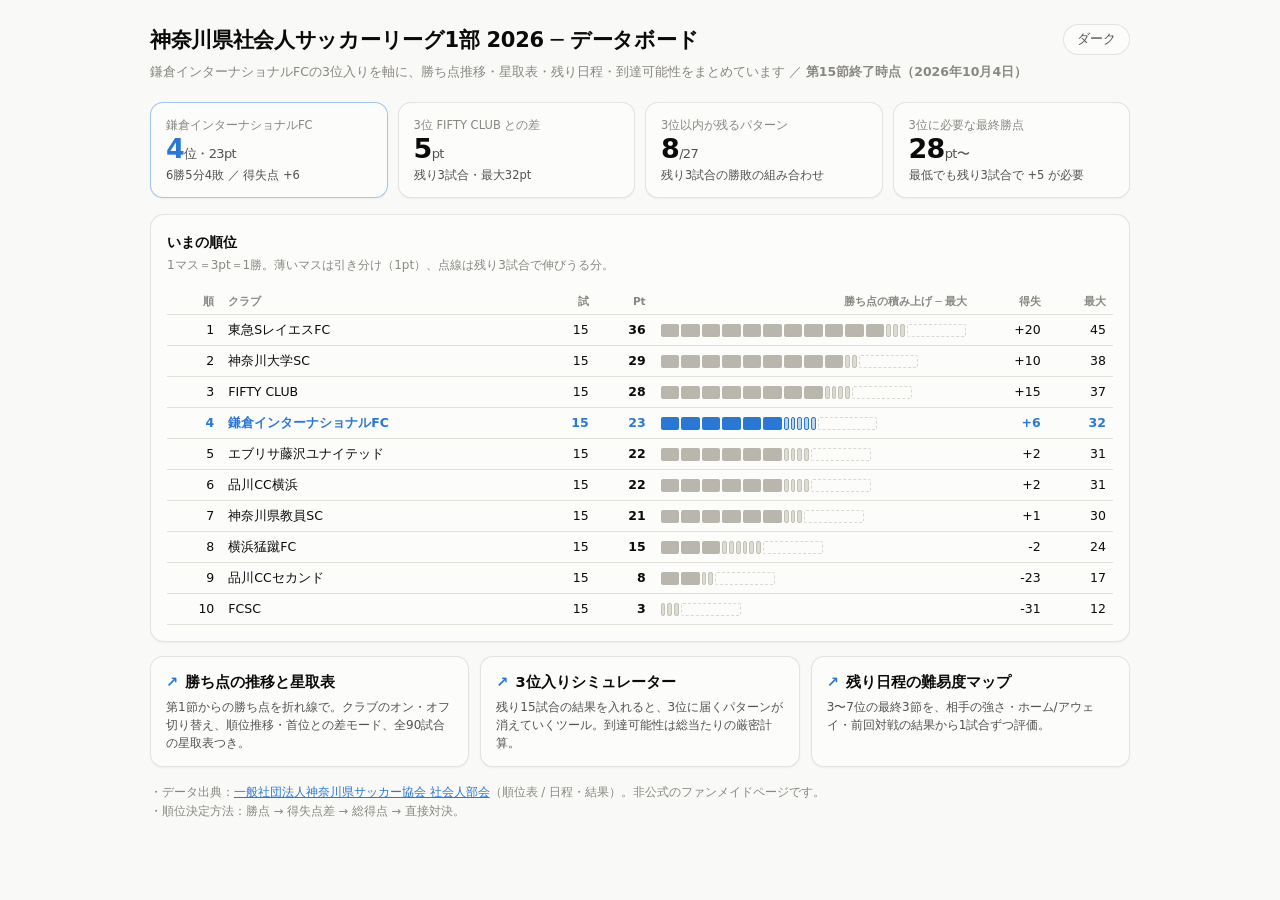
==== index.html @ 3d51796e "Add files via upload" ====
<!DOCTYPE html>
<html lang="ja" data-theme="light">
<head>
<meta charset="utf-8">
<meta name="viewport" content="width=device-width, initial-scale=1">
<title>神奈川県1部 2026 データボード｜鎌倉インターナショナルFC 3位への道</title>
<meta name="description" content="2026 神奈川県社会人サッカーリーグ1部の順位・勝ち点推移・星取表・残り日程難易度・3位入りシミュレーター。">
<style>
  :root{color-scheme:light;
    --page:#f9f9f7;--surface:#fcfcfb;--surface2:#f4f3ef;--ink:#0b0b0b;--ink2:#52514e;--muted:#898781;
    --grid:#e1e0d9;--axis:#c3c2b7;--border:rgba(11,11,11,.10);--hi:#2a78d6;--good:#0ca30c;--goodink:#006300;--bad:#d03b3b;
    --bar:#b9b7ad;--bardraw:#dedcd2;--shadow:0 1px 2px rgba(11,11,11,.05)}
  :root[data-theme="dark"]{color-scheme:dark;
    --page:#0d0d0d;--surface:#1a1a19;--surface2:#232321;--ink:#fff;--ink2:#c3c2b7;--muted:#898781;
    --grid:#2c2c2a;--axis:#383835;--border:rgba(255,255,255,.10);--hi:#3987e5;--good:#0ca30c;--goodink:#0ca30c;--bad:#e66767;
    --bar:#56554f;--bardraw:#3d3d38;--shadow:none}
  *{box-sizing:border-box}
  body{margin:0;background:var(--page);color:var(--ink);padding:24px 16px 64px;
    font-family:system-ui,-apple-system,"Segoe UI","Hiragino Sans","Noto Sans JP",sans-serif;font-size:15px;line-height:1.6}
  .wrap{max-width:980px;margin:0 auto}
  header{display:flex;justify-content:space-between;align-items:flex-start;gap:14px;flex-wrap:wrap;margin-bottom:20px}
  h1{font-size:21px;margin:0 0 4px;letter-spacing:-.015em}
  .sub{font-size:12.5px;color:var(--muted);margin:0}
  .btn{border:1px solid var(--border);background:var(--surface);color:var(--ink2);border-radius:999px;
    padding:6px 13px;font-size:12.5px;cursor:pointer;font-family:inherit}
  .card{background:var(--surface);border:1px solid var(--border);border-radius:14px;padding:16px;box-shadow:var(--shadow);margin-bottom:14px}
  h2{font-size:14px;margin:0 0 3px}
  .lead{font-size:12px;color:var(--muted);margin:0 0 12px}
  .hero{display:grid;grid-template-columns:repeat(auto-fit,minmax(150px,1fr));gap:10px;margin-bottom:16px}
  .ht{background:var(--surface);border:1px solid var(--border);border-radius:13px;padding:13px 15px;box-shadow:var(--shadow)}
  .ht .l{font-size:11.5px;color:var(--muted)}
  .ht .v{font-size:27px;font-weight:680;letter-spacing:-.025em;line-height:1.1}
  .ht .v small{font-size:13px;font-weight:500;color:var(--ink2)}
  .ht .n{font-size:11.5px;color:var(--ink2);margin-top:2px}
  .ht.acc{border-color:color-mix(in srgb,var(--hi) 42%,transparent)} .ht.acc .v{color:var(--hi)}
  .links{display:grid;grid-template-columns:repeat(auto-fit,minmax(250px,1fr));gap:11px}
  a.nav{display:block;text-decoration:none;color:inherit;background:var(--surface);border:1px solid var(--border);
    border-radius:13px;padding:14px 15px;box-shadow:var(--shadow);transition:border-color .15s,transform .15s}
  a.nav:hover{border-color:var(--hi);transform:translateY(-1px)}
  a.nav .t{font-size:14.5px;font-weight:700;margin-bottom:3px;display:flex;align-items:center;gap:7px}
  a.nav .t span{color:var(--hi)}
  a.nav .d{font-size:12px;color:var(--ink2);line-height:1.5}
  table{width:100%;border-collapse:collapse;font-size:12.5px;font-variant-numeric:tabular-nums}
  th,td{padding:5px 7px;border-bottom:1px solid var(--grid);text-align:right;white-space:nowrap}
  th:nth-child(2),td:nth-child(2){text-align:left;white-space:normal}
  th{font-size:10.5px;color:var(--muted);font-weight:600}
  tr.km td{color:var(--hi);font-weight:650}
  .bw{width:34%}
  .mini{position:relative;height:13px}
  .sg{position:absolute;top:0;height:13px;border-radius:2px;background:var(--bar)}
  .sg.d{background:var(--bardraw);border:1px solid var(--axis)}
  tr.km .sg{background:var(--hi)}
  tr.km .sg.d{background:color-mix(in srgb,var(--hi) 30%,var(--surface));border-color:var(--hi)}
  .pot{position:absolute;top:0;height:13px;border-radius:2px;border:1px dashed var(--axis);opacity:.6}
  footer{font-size:11.5px;color:var(--muted);line-height:1.7;margin-top:16px}
  a{color:var(--hi)}
</style>
</head>
<body><div class="wrap">
<header>
  <div>
    <h1>神奈川県社会人サッカーリーグ1部 2026 ─ データボード</h1>
    <p class="sub">鎌倉インターナショナルFCの3位入りを軸に、勝ち点推移・星取表・残り日程・到達可能性をまとめています ／ <b>第15節終了時点（2026年10月4日）</b></p>
  </div>
  <button class="btn" id="theme">ダーク</button>
</header>

<div class="hero">
  <div class="ht acc"><div class="l">鎌倉インターナショナルFC</div><div class="v">4<small>位・23pt</small></div><div class="n">6勝5分4敗 ／ 得失点 +6</div></div>
  <div class="ht"><div class="l">3位 FIFTY CLUB との差</div><div class="v">5<small>pt</small></div><div class="n">残り3試合・最大32pt</div></div>
  <div class="ht"><div class="l">3位以内が残るパターン</div><div class="v">8<small>/27</small></div><div class="n">残り3試合の勝敗の組み合わせ</div></div>
  <div class="ht"><div class="l">3位に必要な最終勝点</div><div class="v">28<small>pt〜</small></div><div class="n">最低でも残り3試合で +5 が必要</div></div>
</div>

<div class="card">
  <h2>いまの順位</h2>
  <p class="lead">1マス＝3pt＝1勝。薄いマスは引き分け（1pt）、点線は残り3試合で伸びうる分。</p>
  <table>
    <thead><tr><th>順</th><th>クラブ</th><th>試</th><th>Pt</th><th class="bw">勝ち点の積み上げ ─ 最大</th><th>得失</th><th>最大</th></tr></thead>
    <tbody id="tb"></tbody>
  </table>
</div>

<div class="links">
  <a class="nav" href="trend.html">
    <div class="t"><span>↗</span>勝ち点の推移と星取表</div>
    <div class="d">第1節からの勝ち点を折れ線で。クラブのオン・オフ切り替え、順位推移・首位との差モード、全90試合の星取表つき。</div></a>
  <a class="nav" href="simulator.html">
    <div class="t"><span>↗</span>3位入りシミュレーター</div>
    <div class="d">残り15試合の結果を入れると、3位に届くパターンが消えていくツール。到達可能性は総当たりの厳密計算。</div></a>
  <a class="nav" href="fixtures.html">
    <div class="t"><span>↗</span>残り日程の難易度マップ</div>
    <div class="d">3〜7位の最終3節を、相手の強さ・ホーム/アウェイ・前回対戦の結果から1試合ずつ評価。</div></a>
</div>

<footer>
  ・データ出典：<a href="https://fakj-shakaijin.com/standings/leaguediv1/">一般社団法人神奈川県サッカー協会 社会人部会</a>（順位表 / 日程・結果）。非公式のファンメイドページです。<br>
  ・順位決定方法：勝点 → 得失点差 → 総得点 → 直接対決。
</footer>
</div>
<script>
const T=[
 ["東急SレイエスFC",15,11,3,1,30,10,36],
 ["神奈川大学SC",15,9,2,4,29,19,29],
 ["FIFTY CLUB",15,8,4,3,26,11,28],
 ["鎌倉インターナショナルFC",15,6,5,4,21,15,23],
 ["エブリサ藤沢ユナイテッド",15,6,4,5,18,16,22],
 ["品川CC横浜",15,6,4,5,13,11,22],
 ["神奈川県教員SC",15,6,3,6,19,18,21],
 ["横浜猛蹴FC",15,3,6,6,17,19,15],
 ["品川CCセカンド",15,2,2,11,9,32,8],
 ["FCSC",15,0,3,12,7,38,3]];
const DOM=36+9;
document.getElementById('tb').innerHTML=T.map((r,i)=>{
  const [n,pl,w,d,l,gf,ga,pt]=r, gd=gf-ga, mx=pt+(18-pl)*3, km=n.startsWith('鎌倉');
  const pc=v=>v/DOM*100; let cur=0,s='';
  for(let k=0;k<w;k++){s+=`<div class="sg" style="left:calc(${pc(cur)}% + 1px);width:calc(${pc(3)}% - 2px)"></div>`;cur+=3;}
  for(let k=0;k<d;k++){s+=`<div class="sg d" style="left:calc(${pc(cur)}% + 1px);width:calc(${pc(1)}% - 2px)"></div>`;cur+=1;}
  s+=`<div class="pot" style="left:calc(${pc(cur)}% + 1px);width:calc(${pc(mx-pt)}% - 2px)"></div>`;
  return `<tr class="${km?'km':''}"><td>${i+1}</td><td>${n}</td><td>${pl}</td><td><b>${pt}</b></td>
    <td class="bw"><div class="mini">${s}</div></td><td>${gd>0?'+':''}${gd}</td><td>${mx}</td></tr>`;
}).join('');
document.getElementById('theme').onclick=e=>{const d=document.documentElement.dataset.theme==='dark';
  document.documentElement.dataset.theme=d?'light':'dark';e.target.textContent=d?'ダーク':'ライト';};
</script>
</body></html>
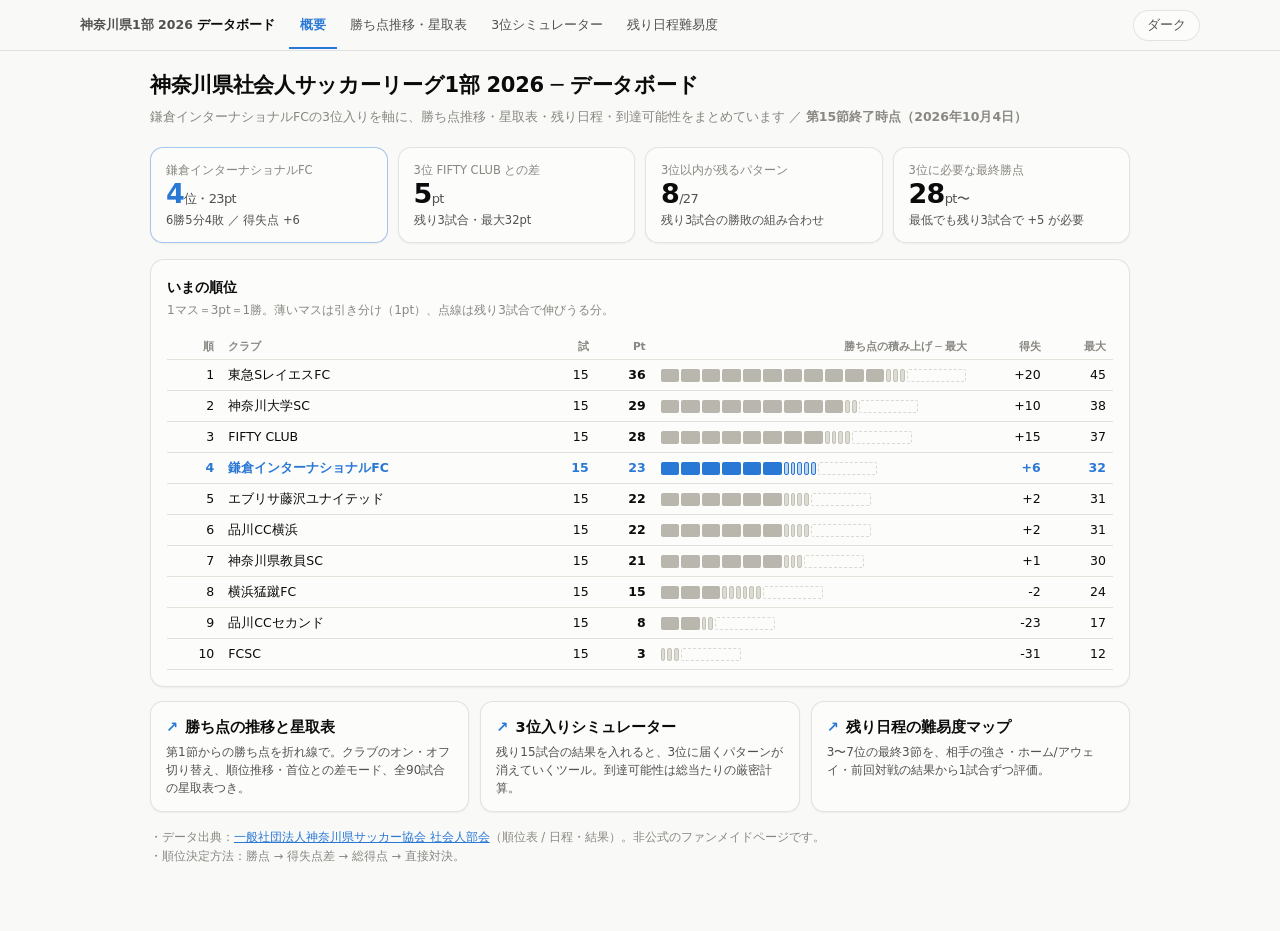
==== commit cfb62299: "update" ====
--- a/index.html
+++ b/index.html
@@ -3,6 +3,8 @@
 <head>
 <meta charset="utf-8">
 <meta name="viewport" content="width=device-width, initial-scale=1">
+<script>try{var _t=localStorage.getItem("kslTheme");if(_t)document.documentElement.dataset.theme=_t;}catch(e){}</script>
+
 <title>神奈川県1部 2026 データボード｜鎌倉インターナショナルFC 3位への道</title>
 <meta name="description" content="2026 神奈川県社会人サッカーリーグ1部の順位・勝ち点推移・星取表・残り日程難易度・3位入りシミュレーター。">
 <style>
@@ -54,15 +56,34 @@
   .pot{position:absolute;top:0;height:13px;border-radius:2px;border:1px dashed var(--axis);opacity:.6}
   footer{font-size:11.5px;color:var(--muted);line-height:1.7;margin-top:16px}
   a{color:var(--hi)}
+
+  /* ===== 共通タブバー ===== */
+  .topbar{position:sticky;top:0;z-index:40;background:color-mix(in srgb,var(--page) 88%,transparent);
+    backdrop-filter:saturate(180%) blur(10px);-webkit-backdrop-filter:saturate(180%) blur(10px);
+    border-bottom:1px solid var(--border);margin:-24px -16px 18px;padding:0 16px}
+  .tbin{max-width:1120px;margin:0 auto;display:flex;align-items:center;gap:14px;min-height:50px;flex-wrap:nowrap}
+  .brand{font-size:12.5px;font-weight:600;color:var(--ink2);text-decoration:none;white-space:nowrap;flex:none}
+  .brand b{color:var(--ink)}
+  .brand:hover{color:var(--ink)}
+  .tabs{display:flex;gap:2px;overflow-x:auto;scrollbar-width:none;flex:1;min-width:0}
+  .tabs::-webkit-scrollbar{display:none}
+  .tab{position:relative;display:block;padding:14px 11px 12px;font-size:12.5px;color:var(--ink2);
+    text-decoration:none;white-space:nowrap;border-bottom:2px solid transparent;transition:color .15s}
+  .tab:hover{color:var(--ink)}
+  .tab[aria-current="page"]{color:var(--hi);font-weight:700;border-bottom-color:var(--hi)}
+  .topbar .btn{flex:none;border:1px solid var(--border);background:var(--surface);color:var(--ink2);
+    border-radius:999px;padding:6px 13px;font-size:12.5px;cursor:pointer;font-family:inherit}
+  .topbar .btn:hover{border-color:var(--axis);color:var(--ink)}
+  @media(max-width:720px){ .brand{display:none} }
 </style>
 </head>
-<body><div class="wrap">
+<body><nav class="topbar"><div class="tbin"><a class="brand" href="index.html">神奈川県1部 2026 <b>データボード</b></a><div class="tabs"><a class="tab" href="index.html" aria-current="page">概要</a><a class="tab" href="trend.html">勝ち点推移・星取表</a><a class="tab" href="simulator.html">3位シミュレーター</a><a class="tab" href="fixtures.html">残り日程難易度</a></div><button class="btn" id="theme">ダーク</button></div></nav>
+<div class="wrap">
 <header>
   <div>
     <h1>神奈川県社会人サッカーリーグ1部 2026 ─ データボード</h1>
     <p class="sub">鎌倉インターナショナルFCの3位入りを軸に、勝ち点推移・星取表・残り日程・到達可能性をまとめています ／ <b>第15節終了時点（2026年10月4日）</b></p>
   </div>
-  <button class="btn" id="theme">ダーク</button>
 </header>
 
 <div class="hero">
@@ -123,4 +144,10 @@
 document.getElementById('theme').onclick=e=>{const d=document.documentElement.dataset.theme==='dark';
   document.documentElement.dataset.theme=d?'light':'dark';e.target.textContent=d?'ダーク':'ライト';};
 </script>
+<script>
+(function(){var b=document.getElementById('theme');if(!b)return;
+ b.textContent=document.documentElement.dataset.theme==='dark'?'ライト':'ダーク';
+ b.addEventListener('click',function(){try{localStorage.setItem('kslTheme',document.documentElement.dataset.theme||'light')}catch(e){}});
+})();
+</script>
 </body></html>
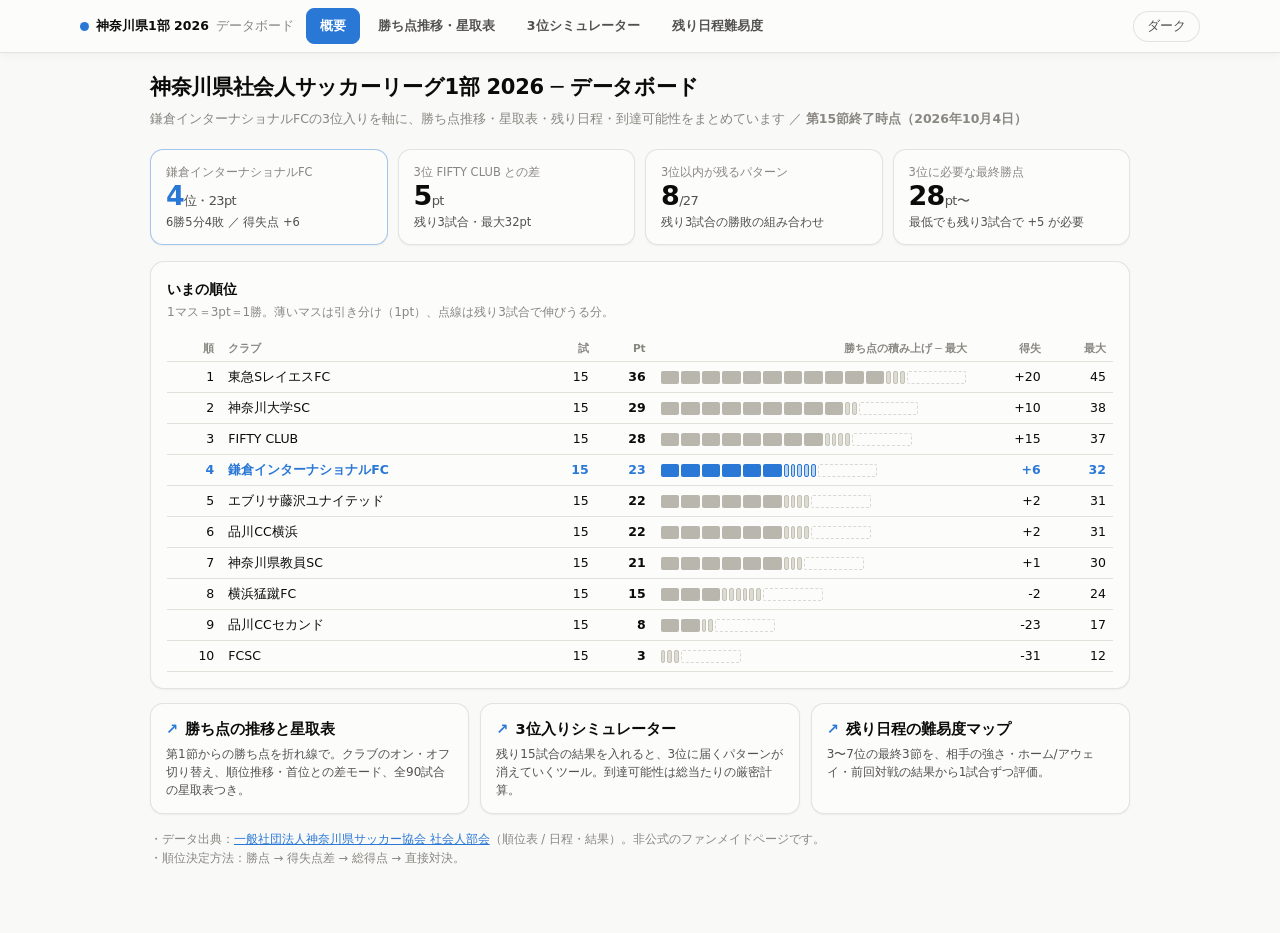
==== commit 82224f19: "Add files via upload" ====
--- a/index.html
+++ b/index.html
@@ -17,7 +17,7 @@
     --grid:#2c2c2a;--axis:#383835;--border:rgba(255,255,255,.10);--hi:#3987e5;--good:#0ca30c;--goodink:#0ca30c;--bad:#e66767;
     --bar:#56554f;--bardraw:#3d3d38;--shadow:none}
   *{box-sizing:border-box}
-  body{margin:0;background:var(--page);color:var(--ink);padding:24px 16px 64px;
+  body{margin:0;background:var(--page);color:var(--ink);padding:0 16px 64px;
     font-family:system-ui,-apple-system,"Segoe UI","Hiragino Sans","Noto Sans JP",sans-serif;font-size:15px;line-height:1.6}
   .wrap{max-width:980px;margin:0 auto}
   header{display:flex;justify-content:space-between;align-items:flex-start;gap:14px;flex-wrap:wrap;margin-bottom:20px}
@@ -58,26 +58,32 @@
   a{color:var(--hi)}
 
   /* ===== 共通タブバー ===== */
-  .topbar{position:sticky;top:0;z-index:40;background:color-mix(in srgb,var(--page) 88%,transparent);
-    backdrop-filter:saturate(180%) blur(10px);-webkit-backdrop-filter:saturate(180%) blur(10px);
-    border-bottom:1px solid var(--border);margin:-24px -16px 18px;padding:0 16px}
-  .tbin{max-width:1120px;margin:0 auto;display:flex;align-items:center;gap:14px;min-height:50px;flex-wrap:nowrap}
-  .brand{font-size:12.5px;font-weight:600;color:var(--ink2);text-decoration:none;white-space:nowrap;flex:none}
-  .brand b{color:var(--ink)}
-  .brand:hover{color:var(--ink)}
-  .tabs{display:flex;gap:2px;overflow-x:auto;scrollbar-width:none;flex:1;min-width:0}
+  .topbar{position:-webkit-sticky;position:sticky;top:0;z-index:100;
+    background:var(--surface);border-bottom:1px solid var(--border);
+    box-shadow:0 1px 10px rgba(11,11,11,.06);margin:0 -16px 18px;padding:0 16px}
+  :root[data-theme="dark"] .topbar{box-shadow:0 1px 10px rgba(0,0,0,.5)}
+  .tbin{max-width:1120px;margin:0 auto;display:flex;align-items:center;gap:12px;min-height:52px}
+  .brand{font-size:12.5px;font-weight:700;color:var(--ink);text-decoration:none;white-space:nowrap;flex:none;
+    display:flex;align-items:center;gap:7px}
+  .brand .dot{width:9px;height:9px;border-radius:50%;background:var(--hi);flex:none}
+  .brand span{color:var(--muted);font-weight:500}
+  .tabs{display:flex;gap:4px;overflow-x:auto;scrollbar-width:none;flex:1;min-width:0;padding:7px 0}
   .tabs::-webkit-scrollbar{display:none}
-  .tab{position:relative;display:block;padding:14px 11px 12px;font-size:12.5px;color:var(--ink2);
-    text-decoration:none;white-space:nowrap;border-bottom:2px solid transparent;transition:color .15s}
-  .tab:hover{color:var(--ink)}
-  .tab[aria-current="page"]{color:var(--hi);font-weight:700;border-bottom-color:var(--hi)}
+  .tab{display:block;padding:7px 13px;font-size:12.5px;font-weight:600;color:var(--ink2);text-decoration:none;
+    white-space:nowrap;border-radius:8px;border:1px solid transparent;transition:background .15s,color .15s,border-color .15s}
+  .tab:hover{background:var(--surface2);color:var(--ink);border-color:var(--border)}
+  .tab[aria-current="page"]{background:var(--hi);color:#fff;border-color:var(--hi)}
+  .tab[aria-current="page"]:hover{background:var(--hi);color:#fff}
   .topbar .btn{flex:none;border:1px solid var(--border);background:var(--surface);color:var(--ink2);
     border-radius:999px;padding:6px 13px;font-size:12.5px;cursor:pointer;font-family:inherit}
   .topbar .btn:hover{border-color:var(--axis);color:var(--ink)}
-  @media(max-width:720px){ .brand{display:none} }
+  @media(max-width:760px){.brand span{display:none}}
+  @media(max-width:560px){.brand{display:none}.tab{padding:7px 10px;font-size:12px}}
+  @media(max-width:560px){.tabs{-webkit-mask-image:linear-gradient(90deg,#000 88%,transparent);mask-image:linear-gradient(90deg,#000 88%,transparent)}
+    .topbar .btn{padding:6px 9px;font-size:11.5px}}
 </style>
 </head>
-<body><nav class="topbar"><div class="tbin"><a class="brand" href="index.html">神奈川県1部 2026 <b>データボード</b></a><div class="tabs"><a class="tab" href="index.html" aria-current="page">概要</a><a class="tab" href="trend.html">勝ち点推移・星取表</a><a class="tab" href="simulator.html">3位シミュレーター</a><a class="tab" href="fixtures.html">残り日程難易度</a></div><button class="btn" id="theme">ダーク</button></div></nav>
+<body><nav class="topbar"><div class="tbin"><a class="brand" href="index.html"><i class="dot"></i>神奈川県1部 2026 <span>データボード</span></a><div class="tabs"><a class="tab" href="index.html" aria-current="page">概要</a><a class="tab" href="trend.html">勝ち点推移・星取表</a><a class="tab" href="simulator.html">3位シミュレーター</a><a class="tab" href="fixtures.html">残り日程難易度</a></div><button class="btn" id="theme">ダーク</button></div></nav>
 <div class="wrap">
 <header>
   <div>
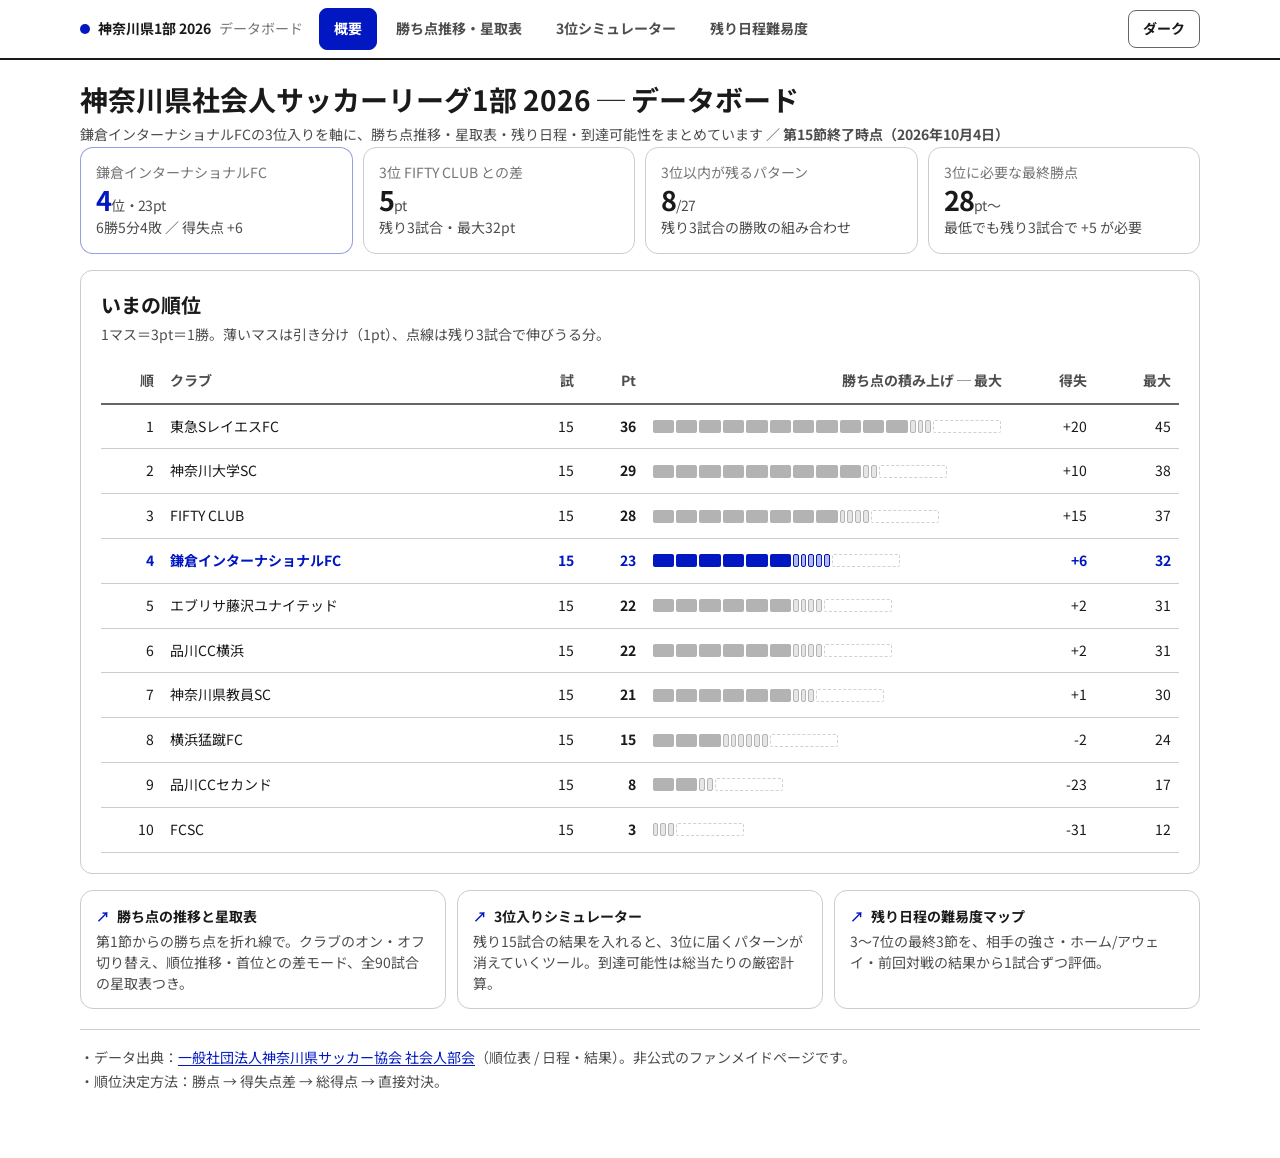
==== commit 2cb3c8ad: "Add files via upload" ====
--- a/index.html
+++ b/index.html
@@ -6,47 +6,28 @@
 <script>try{var _t=localStorage.getItem("kslTheme");if(_t)document.documentElement.dataset.theme=_t;}catch(e){}</script>
 
 <title>神奈川県1部 2026 データボード｜鎌倉インターナショナルFC 3位への道</title>
+<link rel="preconnect" href="https://fonts.googleapis.com">
+<link rel="preconnect" href="https://fonts.gstatic.com" crossorigin>
+<link rel="stylesheet" href="https://fonts.googleapis.com/css2?family=Noto+Sans+JP:wght@400;700&display=swap">
+<link rel="stylesheet" href="dads.css">
 <meta name="description" content="2026 神奈川県社会人サッカーリーグ1部の順位・勝ち点推移・星取表・残り日程難易度・3位入りシミュレーター。">
 <style>
-  :root{color-scheme:light;
-    --page:#f9f9f7;--surface:#fcfcfb;--surface2:#f4f3ef;--ink:#0b0b0b;--ink2:#52514e;--muted:#898781;
-    --grid:#e1e0d9;--axis:#c3c2b7;--border:rgba(11,11,11,.10);--hi:#2a78d6;--good:#0ca30c;--goodink:#006300;--bad:#d03b3b;
-    --bar:#b9b7ad;--bardraw:#dedcd2;--shadow:0 1px 2px rgba(11,11,11,.05)}
-  :root[data-theme="dark"]{color-scheme:dark;
-    --page:#0d0d0d;--surface:#1a1a19;--surface2:#232321;--ink:#fff;--ink2:#c3c2b7;--muted:#898781;
-    --grid:#2c2c2a;--axis:#383835;--border:rgba(255,255,255,.10);--hi:#3987e5;--good:#0ca30c;--goodink:#0ca30c;--bad:#e66767;
-    --bar:#56554f;--bardraw:#3d3d38;--shadow:none}
-  *{box-sizing:border-box}
-  body{margin:0;background:var(--page);color:var(--ink);padding:0 16px 64px;
-    font-family:system-ui,-apple-system,"Segoe UI","Hiragino Sans","Noto Sans JP",sans-serif;font-size:15px;line-height:1.6}
-  .wrap{max-width:980px;margin:0 auto}
-  header{display:flex;justify-content:space-between;align-items:flex-start;gap:14px;flex-wrap:wrap;margin-bottom:20px}
-  h1{font-size:21px;margin:0 0 4px;letter-spacing:-.015em}
-  .sub{font-size:12.5px;color:var(--muted);margin:0}
-  .btn{border:1px solid var(--border);background:var(--surface);color:var(--ink2);border-radius:999px;
-    padding:6px 13px;font-size:12.5px;cursor:pointer;font-family:inherit}
-  .card{background:var(--surface);border:1px solid var(--border);border-radius:14px;padding:16px;box-shadow:var(--shadow);margin-bottom:14px}
-  h2{font-size:14px;margin:0 0 3px}
-  .lead{font-size:12px;color:var(--muted);margin:0 0 12px}
   .hero{display:grid;grid-template-columns:repeat(auto-fit,minmax(150px,1fr));gap:10px;margin-bottom:16px}
   .ht{background:var(--surface);border:1px solid var(--border);border-radius:13px;padding:13px 15px;box-shadow:var(--shadow)}
-  .ht .l{font-size:11.5px;color:var(--muted)}
-  .ht .v{font-size:27px;font-weight:680;letter-spacing:-.025em;line-height:1.1}
-  .ht .v small{font-size:13px;font-weight:500;color:var(--ink2)}
-  .ht .n{font-size:11.5px;color:var(--ink2);margin-top:2px}
+  .ht .l{font-size:0.875rem;color:var(--muted)}
+  .ht .v{font-size:1.688rem;font-weight:700;letter-spacing:-.025em;line-height:1.1}
+  .ht .v small{font-size:0.875rem;font-weight:400;color:var(--ink2)}
+  .ht .n{font-size:0.875rem;color:var(--ink2);margin-top:2px}
   .ht.acc{border-color:color-mix(in srgb,var(--hi) 42%,transparent)} .ht.acc .v{color:var(--hi)}
   .links{display:grid;grid-template-columns:repeat(auto-fit,minmax(250px,1fr));gap:11px}
   a.nav{display:block;text-decoration:none;color:inherit;background:var(--surface);border:1px solid var(--border);
     border-radius:13px;padding:14px 15px;box-shadow:var(--shadow);transition:border-color .15s,transform .15s}
   a.nav:hover{border-color:var(--hi);transform:translateY(-1px)}
-  a.nav .t{font-size:14.5px;font-weight:700;margin-bottom:3px;display:flex;align-items:center;gap:7px}
+  a.nav .t{font-size:0.875rem;font-weight:700;margin-bottom:3px;display:flex;align-items:center;gap:7px}
   a.nav .t span{color:var(--hi)}
-  a.nav .d{font-size:12px;color:var(--ink2);line-height:1.5}
-  table{width:100%;border-collapse:collapse;font-size:12.5px;font-variant-numeric:tabular-nums}
-  th,td{padding:5px 7px;border-bottom:1px solid var(--grid);text-align:right;white-space:nowrap}
+  a.nav .d{font-size:0.875rem;color:var(--ink2);line-height:1.5}
   th:nth-child(2),td:nth-child(2){text-align:left;white-space:normal}
-  th{font-size:10.5px;color:var(--muted);font-weight:600}
-  tr.km td{color:var(--hi);font-weight:650}
+  tr.km td{color:var(--hi);font-weight:700}
   .bw{width:34%}
   .mini{position:relative;height:13px}
   .sg{position:absolute;top:0;height:13px;border-radius:2px;background:var(--bar)}
@@ -54,33 +35,7 @@
   tr.km .sg{background:var(--hi)}
   tr.km .sg.d{background:color-mix(in srgb,var(--hi) 30%,var(--surface));border-color:var(--hi)}
   .pot{position:absolute;top:0;height:13px;border-radius:2px;border:1px dashed var(--axis);opacity:.6}
-  footer{font-size:11.5px;color:var(--muted);line-height:1.7;margin-top:16px}
-  a{color:var(--hi)}
 
-  /* ===== 共通タブバー ===== */
-  .topbar{position:-webkit-sticky;position:sticky;top:0;z-index:100;
-    background:var(--surface);border-bottom:1px solid var(--border);
-    box-shadow:0 1px 10px rgba(11,11,11,.06);margin:0 -16px 18px;padding:0 16px}
-  :root[data-theme="dark"] .topbar{box-shadow:0 1px 10px rgba(0,0,0,.5)}
-  .tbin{max-width:1120px;margin:0 auto;display:flex;align-items:center;gap:12px;min-height:52px}
-  .brand{font-size:12.5px;font-weight:700;color:var(--ink);text-decoration:none;white-space:nowrap;flex:none;
-    display:flex;align-items:center;gap:7px}
-  .brand .dot{width:9px;height:9px;border-radius:50%;background:var(--hi);flex:none}
-  .brand span{color:var(--muted);font-weight:500}
-  .tabs{display:flex;gap:4px;overflow-x:auto;scrollbar-width:none;flex:1;min-width:0;padding:7px 0}
-  .tabs::-webkit-scrollbar{display:none}
-  .tab{display:block;padding:7px 13px;font-size:12.5px;font-weight:600;color:var(--ink2);text-decoration:none;
-    white-space:nowrap;border-radius:8px;border:1px solid transparent;transition:background .15s,color .15s,border-color .15s}
-  .tab:hover{background:var(--surface2);color:var(--ink);border-color:var(--border)}
-  .tab[aria-current="page"]{background:var(--hi);color:#fff;border-color:var(--hi)}
-  .tab[aria-current="page"]:hover{background:var(--hi);color:#fff}
-  .topbar .btn{flex:none;border:1px solid var(--border);background:var(--surface);color:var(--ink2);
-    border-radius:999px;padding:6px 13px;font-size:12.5px;cursor:pointer;font-family:inherit}
-  .topbar .btn:hover{border-color:var(--axis);color:var(--ink)}
-  @media(max-width:760px){.brand span{display:none}}
-  @media(max-width:560px){.brand{display:none}.tab{padding:7px 10px;font-size:12px}}
-  @media(max-width:560px){.tabs{-webkit-mask-image:linear-gradient(90deg,#000 88%,transparent);mask-image:linear-gradient(90deg,#000 88%,transparent)}
-    .topbar .btn{padding:6px 9px;font-size:11.5px}}
 </style>
 </head>
 <body><nav class="topbar"><div class="tbin"><a class="brand" href="index.html"><i class="dot"></i>神奈川県1部 2026 <span>データボード</span></a><div class="tabs"><a class="tab" href="index.html" aria-current="page">概要</a><a class="tab" href="trend.html">勝ち点推移・星取表</a><a class="tab" href="simulator.html">3位シミュレーター</a><a class="tab" href="fixtures.html">残り日程難易度</a></div><button class="btn" id="theme">ダーク</button></div></nav>
--- a/dads.css
+++ b/dads.css
@@ -0,0 +1,132 @@
+/* ============================================================
+   デジタル庁デザインシステム（DADS）準拠スタイル
+   トークン出典: @digital-go-jp/design-tokens v2.0.1
+   書体: Noto Sans JP / 色: Primitive + Semantic / 角丸・影: DADS スケール
+   ============================================================ */
+:root{
+  color-scheme:light;
+
+  /* --- DADS primitive: Blue --- */
+  --blue-50:#e8f1fe; --blue-100:#d9e6ff; --blue-200:#c5d7fb; --blue-300:#9db7f9;
+  --blue-400:#7096f8; --blue-500:#4979f5; --blue-600:#3460fb; --blue-800:#0031d8;
+  --blue-900:#0017c1; --blue-1000:#00118f;
+  /* --- DADS primitive: Solid Gray --- */
+  --gray-50:#f2f2f2; --gray-100:#e6e6e6; --gray-200:#cccccc; --gray-300:#b3b3b3;
+  --gray-400:#999999; --gray-536:#767676; --gray-600:#666666; --gray-700:#4d4d4d;
+  --gray-800:#333333; --gray-900:#1a1a1a;
+  /* --- DADS semantic --- */
+  --green-400:#51b883; --green-600:#259d63; --green-800:#197a4b;
+  --red-300:#ff9696; --red-400:#ff7171; --red-800:#ec0000; --red-900:#ce0000;
+  --yellow-700:#b78f00; --orange-600:#fb5b01; --orange-800:#c74700;
+
+  /* --- DADS elevation --- */
+  --elevation-1:0 2px 8px 1px rgba(0,0,0,.10), 0 1px 5px 0 rgba(0,0,0,.30);
+  --elevation-2:0 2px 12px 2px rgba(0,0,0,.10), 0 1px 6px 0 rgba(0,0,0,.30);
+  /* --- DADS radius --- */
+  --r4:.25rem; --r6:.375rem; --r8:.5rem; --r12:.75rem; --r16:1rem; --rfull:624.9375rem;
+
+  /* --- 役割（ライト） --- */
+  --page:#ffffff; --surface:#ffffff; --surface2:var(--gray-50);
+  --ink:var(--gray-900); --ink2:var(--gray-700); --muted:var(--gray-536);
+  --grid:var(--gray-100); --grid2:#f5f5f5; --axis:var(--gray-300); --border:var(--gray-200);
+  --hi:var(--blue-900); --hi-weak:var(--blue-50);
+  --good:var(--green-600); --goodink:var(--green-800); --bad:var(--red-800); --warn:var(--yellow-700);
+  --bar:var(--gray-300); --bardraw:var(--gray-100);
+  --chip:var(--gray-50); --chipon:var(--gray-900);
+  --shadow:none;
+
+  /* --- データ可視化 8系統（DADS primitive から抽出・隣接ペア検証済み） --- */
+  --s1:#1d8b56; --s2:#0017c1; --s3:#507500; --s4:#8843e1;
+  --s5:#ec0000; --s6:#006f83; --s7:#e25100; --s8:#aa00aa;
+  --s-neutral:var(--gray-536);
+}
+:root[data-theme="dark"]{
+  color-scheme:dark;
+  --page:#1a1a1a; --surface:#262626; --surface2:#303030;
+  --ink:#ffffff; --ink2:#e6e6e6; --muted:#b3b3b3;
+  --grid:#3d3d3d; --grid2:#2e2e2e; --axis:#595959; --border:#4d4d4d;
+  --hi:#7096f8; --hi-weak:#1f2a44;
+  --good:#51b883; --goodink:#51b883; --bad:#ff9696; --warn:#ffd43d;
+  --bar:#595959; --bardraw:#3d3d3d;
+  --chip:#333333; --chipon:#ffffff;
+  --shadow:none;
+  --s1:#51b883; --s2:#7096f8; --s3:#9ddd15; --s4:#bb87ff;
+  --s5:#ff7171; --s6:#2bc8e4; --s7:#ff8d44; --s8:#f661f6;
+  --s-neutral:#b3b3b3;
+}
+
+/* ===== ベース ===== */
+*{box-sizing:border-box}
+body{
+  margin:0;background:var(--page);color:var(--ink);
+  font-family:'Noto Sans JP',-apple-system,BlinkMacSystemFont,"Segoe UI",sans-serif;
+  font-size:1rem;            /* 16px: DADS 本文の下限 */
+  line-height:1.7;           /* DADS 本文 150–175% */
+  font-weight:400;
+  padding:0 16px 64px;
+  -webkit-font-smoothing:antialiased;
+}
+.wrap{max-width:1120px;margin:0 auto}
+h1{font-size:1.75rem;line-height:1.4;font-weight:700;margin:0 0 .25rem;letter-spacing:0}
+h2{font-size:1.25rem;line-height:1.4;font-weight:700;margin:0 0 .25rem}
+h3{font-size:1.125rem;line-height:1.4;font-weight:700;margin:0}
+p{margin:0}
+a{color:var(--hi);text-underline-offset:2px}
+a:focus-visible,button:focus-visible,summary:focus-visible,input:focus-visible{
+  outline:3px solid var(--blue-600);outline-offset:2px;border-radius:var(--r4)}
+.sub{font-size:.875rem;line-height:1.7;color:var(--ink2)}
+.lead{font-size:.875rem;line-height:1.7;color:var(--ink2);margin:0 0 .75rem}
+
+/* ===== ボタン ===== */
+.btn{
+  border:1px solid var(--gray-600);background:var(--surface);color:var(--ink);
+  border-radius:var(--r8);padding:.5rem .875rem;font-size:.875rem;font-weight:700;
+  line-height:1.4;cursor:pointer;font-family:inherit;min-height:2.25rem;
+}
+.btn:hover{background:var(--gray-50);border-color:var(--gray-700)}
+:root[data-theme="dark"] .btn{border-color:var(--gray-400)}
+:root[data-theme="dark"] .btn:hover{background:var(--surface2)}
+.btn.primary{background:var(--hi);border-color:var(--hi);color:#fff}
+.btn.primary:hover{background:var(--blue-1000);border-color:var(--blue-1000);color:#fff}
+
+/* ===== カード ===== */
+.card{
+  background:var(--surface);border:1px solid var(--border);border-radius:var(--r12);
+  padding:1.25rem;margin-bottom:1rem;
+}
+
+/* ===== 共通ヘッダー（タブ） ===== */
+.topbar{
+  position:-webkit-sticky;position:sticky;top:0;z-index:100;
+  background:var(--surface);border-bottom:2px solid var(--gray-900);
+  margin:0 -16px 1.25rem;padding:0 16px;
+}
+:root[data-theme="dark"] .topbar{border-bottom-color:var(--gray-400)}
+.tbin{max-width:1120px;margin:0 auto;display:flex;align-items:center;gap:1rem;min-height:3.5rem}
+.brand{font-size:.875rem;font-weight:700;color:var(--ink);text-decoration:none;white-space:nowrap;
+  flex:none;display:flex;align-items:center;gap:.5rem}
+.brand .dot{width:.625rem;height:.625rem;border-radius:var(--rfull);background:var(--hi);flex:none}
+.brand span{color:var(--muted);font-weight:400}
+.tabs{display:flex;gap:.25rem;overflow-x:auto;scrollbar-width:none;flex:1;min-width:0;padding:.5rem 0}
+.tabs::-webkit-scrollbar{display:none}
+.tab{display:block;padding:.5rem .875rem;font-size:.875rem;font-weight:700;color:var(--ink2);
+  text-decoration:none;white-space:nowrap;border-radius:var(--r8);border:1px solid transparent;min-height:2.25rem}
+.tab:hover{background:var(--gray-50);color:var(--ink)}
+:root[data-theme="dark"] .tab:hover{background:var(--surface2)}
+.tab[aria-current="page"]{background:var(--hi);color:#fff;border-color:var(--hi)}
+.tab[aria-current="page"]:hover{background:var(--hi);color:#fff}
+.topbar .btn{flex:none}
+@media(max-width:820px){.brand span{display:none}}
+@media(max-width:620px){
+  .brand{display:none}
+  .tabs{-webkit-mask-image:linear-gradient(90deg,#000 90%,transparent);mask-image:linear-gradient(90deg,#000 90%,transparent)}
+}
+
+/* ===== 表 ===== */
+table{width:100%;border-collapse:collapse;font-size:.875rem;font-variant-numeric:tabular-nums}
+th,td{padding:.625rem .5rem;border-bottom:1px solid var(--border);text-align:right;white-space:nowrap}
+th{font-size:.875rem;font-weight:700;color:var(--ink2);border-bottom:2px solid var(--gray-600)}
+tbody tr:hover{background:var(--surface2)}
+
+footer{font-size:.875rem;line-height:1.7;color:var(--ink2);margin-top:1.25rem;
+  border-top:1px solid var(--border);padding-top:1rem}
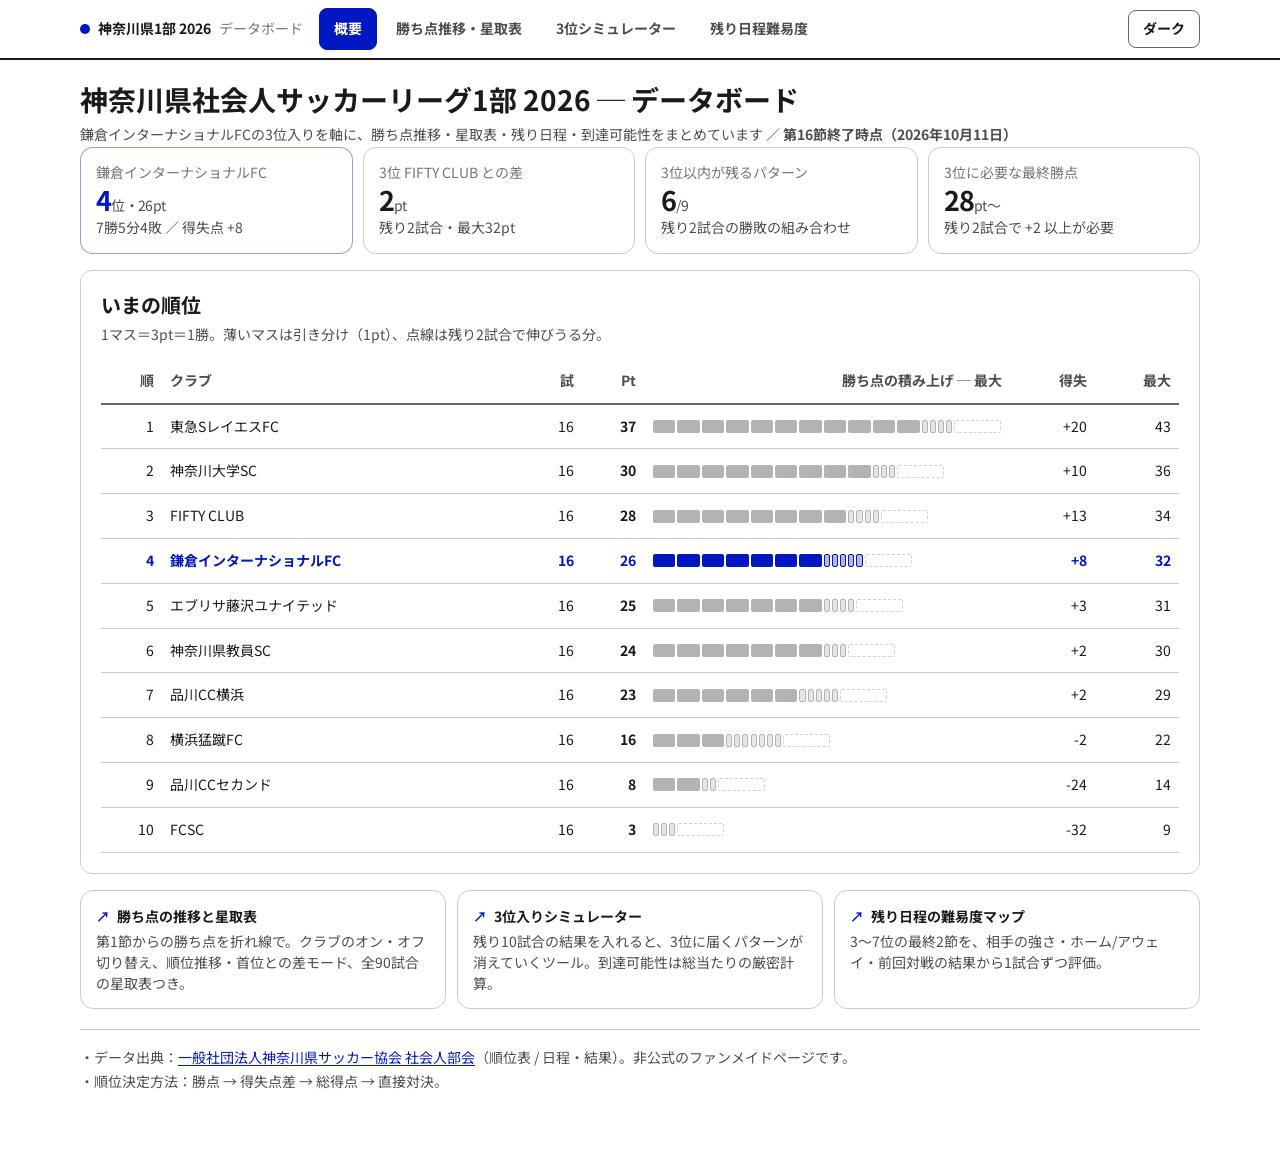
==== commit 8a7f7ecc: "Add files via upload" ====
--- a/index.html
+++ b/index.html
@@ -43,20 +43,20 @@
 <header>
   <div>
     <h1>神奈川県社会人サッカーリーグ1部 2026 ─ データボード</h1>
-    <p class="sub">鎌倉インターナショナルFCの3位入りを軸に、勝ち点推移・星取表・残り日程・到達可能性をまとめています ／ <b>第15節終了時点（2026年10月4日）</b></p>
+    <p class="sub">鎌倉インターナショナルFCの3位入りを軸に、勝ち点推移・星取表・残り日程・到達可能性をまとめています ／ <b>第16節終了時点（2026年10月11日）</b></p>
   </div>
 </header>
 
 <div class="hero">
-  <div class="ht acc"><div class="l">鎌倉インターナショナルFC</div><div class="v">4<small>位・23pt</small></div><div class="n">6勝5分4敗 ／ 得失点 +6</div></div>
-  <div class="ht"><div class="l">3位 FIFTY CLUB との差</div><div class="v">5<small>pt</small></div><div class="n">残り3試合・最大32pt</div></div>
-  <div class="ht"><div class="l">3位以内が残るパターン</div><div class="v">8<small>/27</small></div><div class="n">残り3試合の勝敗の組み合わせ</div></div>
-  <div class="ht"><div class="l">3位に必要な最終勝点</div><div class="v">28<small>pt〜</small></div><div class="n">最低でも残り3試合で +5 が必要</div></div>
+  <div class="ht acc"><div class="l">鎌倉インターナショナルFC</div><div class="v">4<small>位・26pt</small></div><div class="n">7勝5分4敗 ／ 得失点 +8</div></div>
+  <div class="ht"><div class="l">3位 FIFTY CLUB との差</div><div class="v">2<small>pt</small></div><div class="n">残り2試合・最大32pt</div></div>
+  <div class="ht"><div class="l">3位以内が残るパターン</div><div class="v">6<small>/9</small></div><div class="n">残り2試合の勝敗の組み合わせ</div></div>
+  <div class="ht"><div class="l">3位に必要な最終勝点</div><div class="v">28<small>pt〜</small></div><div class="n">残り2試合で +2 以上が必要</div></div>
 </div>
 
 <div class="card">
   <h2>いまの順位</h2>
-  <p class="lead">1マス＝3pt＝1勝。薄いマスは引き分け（1pt）、点線は残り3試合で伸びうる分。</p>
+  <p class="lead">1マス＝3pt＝1勝。薄いマスは引き分け（1pt）、点線は残り2試合で伸びうる分。</p>
   <table>
     <thead><tr><th>順</th><th>クラブ</th><th>試</th><th>Pt</th><th class="bw">勝ち点の積み上げ ─ 最大</th><th>得失</th><th>最大</th></tr></thead>
     <tbody id="tb"></tbody>
@@ -69,10 +69,10 @@
     <div class="d">第1節からの勝ち点を折れ線で。クラブのオン・オフ切り替え、順位推移・首位との差モード、全90試合の星取表つき。</div></a>
   <a class="nav" href="simulator.html">
     <div class="t"><span>↗</span>3位入りシミュレーター</div>
-    <div class="d">残り15試合の結果を入れると、3位に届くパターンが消えていくツール。到達可能性は総当たりの厳密計算。</div></a>
+    <div class="d">残り10試合の結果を入れると、3位に届くパターンが消えていくツール。到達可能性は総当たりの厳密計算。</div></a>
   <a class="nav" href="fixtures.html">
     <div class="t"><span>↗</span>残り日程の難易度マップ</div>
-    <div class="d">3〜7位の最終3節を、相手の強さ・ホーム/アウェイ・前回対戦の結果から1試合ずつ評価。</div></a>
+    <div class="d">3〜7位の最終2節を、相手の強さ・ホーム/アウェイ・前回対戦の結果から1試合ずつ評価。</div></a>
 </div>
 
 <footer>
@@ -82,17 +82,17 @@
 </div>
 <script>
 const T=[
- ["東急SレイエスFC",15,11,3,1,30,10,36],
- ["神奈川大学SC",15,9,2,4,29,19,29],
- ["FIFTY CLUB",15,8,4,3,26,11,28],
- ["鎌倉インターナショナルFC",15,6,5,4,21,15,23],
- ["エブリサ藤沢ユナイテッド",15,6,4,5,18,16,22],
- ["品川CC横浜",15,6,4,5,13,11,22],
- ["神奈川県教員SC",15,6,3,6,19,18,21],
- ["横浜猛蹴FC",15,3,6,6,17,19,15],
- ["品川CCセカンド",15,2,2,11,9,32,8],
- ["FCSC",15,0,3,12,7,38,3]];
-const DOM=36+9;
+ ["東急SレイエスFC",16,11,4,1,31,11,37],
+ ["神奈川大学SC",16,9,3,4,31,21,30],
+ ["FIFTY CLUB",16,8,4,4,27,14,28],
+ ["鎌倉インターナショナルFC",16,7,5,4,24,16,26],
+ ["エブリサ藤沢ユナイテッド",16,7,4,5,19,16,25],
+ ["神奈川県教員SC",16,7,3,6,22,20,24],
+ ["品川CC横浜",16,6,5,5,14,12,23],
+ ["横浜猛蹴FC",16,3,7,6,19,21,16],
+ ["品川CCセカンド",16,2,2,12,9,33,8],
+ ["FCSC",16,0,3,13,9,41,3]];
+const DOM=37+6;
 document.getElementById('tb').innerHTML=T.map((r,i)=>{
   const [n,pl,w,d,l,gf,ga,pt]=r, gd=gf-ga, mx=pt+(18-pl)*3, km=n.startsWith('鎌倉');
   const pc=v=>v/DOM*100; let cur=0,s='';
